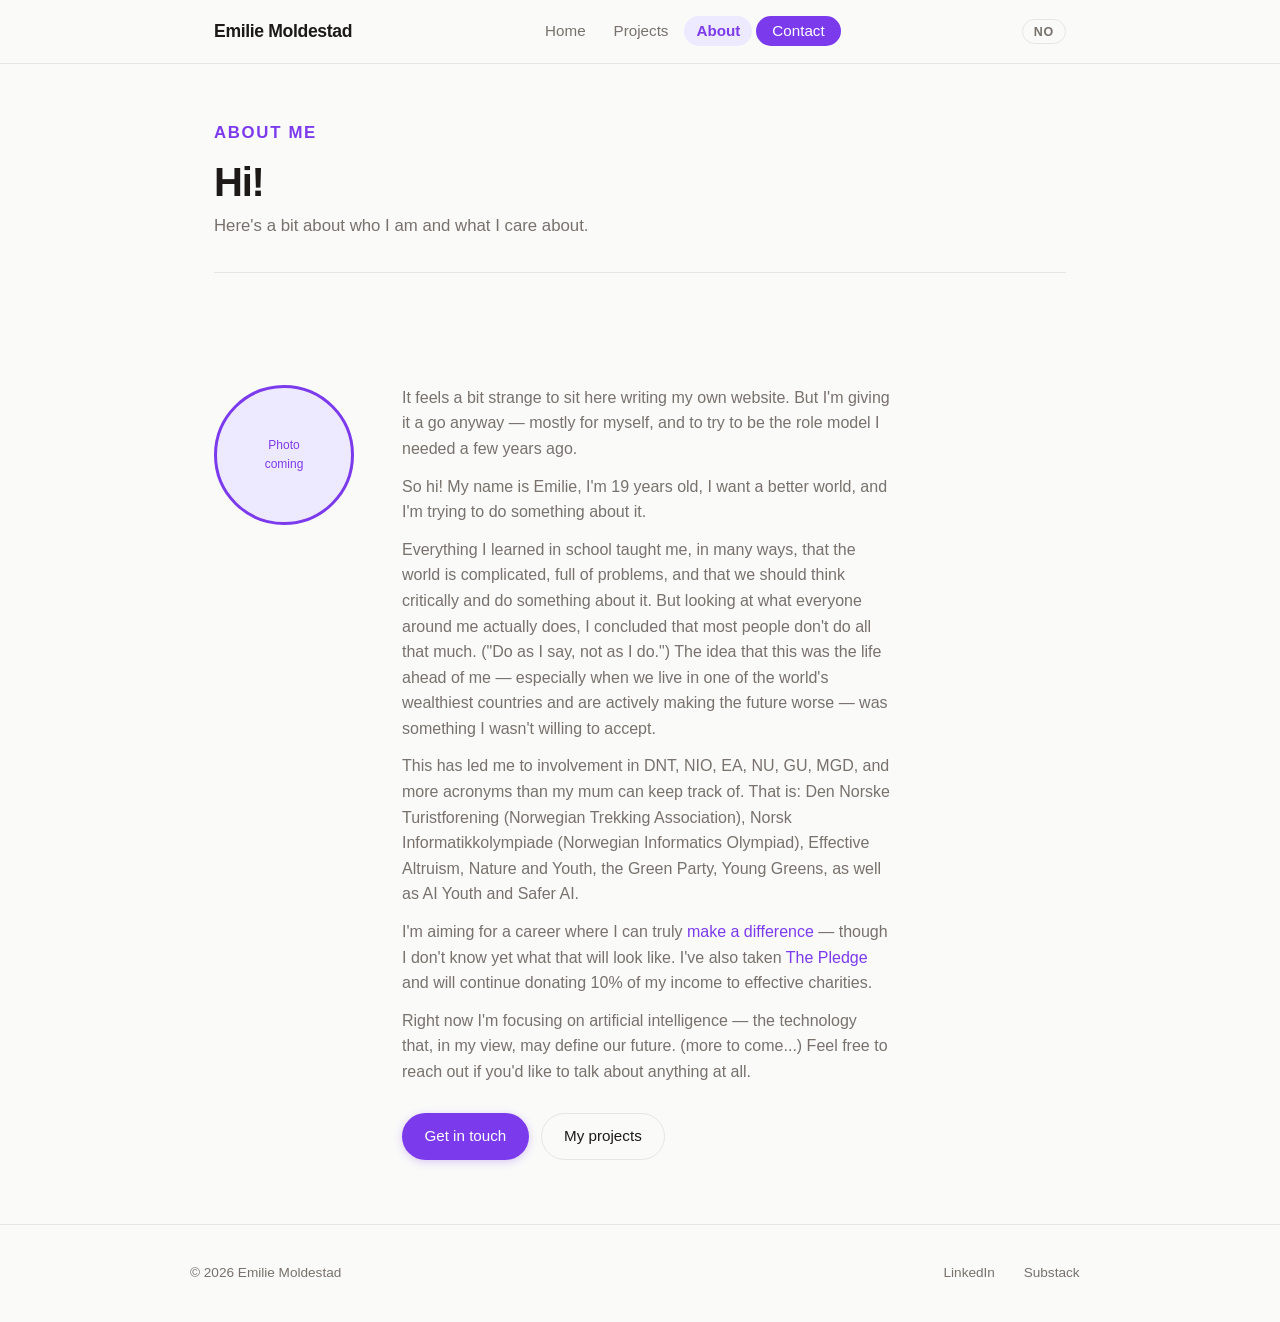
==== about-en.html @ 86febd38 "english translation" ====
<!DOCTYPE html>
<html lang="en">
<head>
  <meta charset="UTF-8" />
  <meta name="viewport" content="width=device-width, initial-scale=1.0" />
  <title>About – Emilie Moldestad</title>
  <link rel="stylesheet" href="style.css" />
</head>
<body>

  <header>
    <nav>
      <a href="index-en.html" class="nav-logo">Emilie Moldestad</a>
      <ul class="nav-links">
        <li><a href="index-en.html">Home</a></li>
        <li><a href="projects-en.html">Projects</a></li>
        <li><a href="about-en.html">About</a></li>
        <li class="nav-cta"><a href="index-en.html#contact">Contact</a></li>
      </ul>
      <div class="nav-controls">
        <button class="lang-toggle" onclick="switchLang('no')">NO</button>
        <button class="hamburger" aria-label="Menu">
          <span></span><span></span><span></span>
        </button>
      </div>
    </nav>
  </header>

  <main>

    <div class="page-hero">
      <p class="section-label">About me</p>
      <h1>Hi!</h1>
      <p>Here's a bit about who I am and what I care about.</p>
    </div>

    <section>
      <div class="about-layout">

        <div class="avatar-placeholder">
          Photo<br/>coming
        </div>

        <div class="about-text">
          <p>
            It feels a bit strange to sit here writing my own website. But I'm giving it a go anyway — mostly for myself,
            and to try to be the role model I needed a few years ago.
          </p>
          <p>
            So hi! My name is Emilie, I'm 19 years old, I want a better world, and I'm trying to do something about it.
          </p>
          <p>
            Everything I learned in school taught me, in many ways, that the world is complicated, full of problems, and
            that we should think critically and do something about it. But looking at what everyone around me actually does,
            I concluded that most people don't do all that much. ("Do as I say, not as I do.") The idea that this was the
            life ahead of me — especially when we live in one of the world's wealthiest countries and are actively making
            the future worse — was something I wasn't willing to accept.
          </p>
          <p>
            This has led me to involvement in DNT, NIO, EA, NU, GU, MGD, and more acronyms than my mum can keep track of.
            That is: Den Norske Turistforening (Norwegian Trekking Association), Norsk Informatikkolympiade (Norwegian
            Informatics Olympiad), Effective Altruism, Nature and Youth, the Green Party, Young Greens, as well as AI Youth
            and Safer AI.
          </p>
          <p>
            I'm aiming for a career where I can truly <a href="https://www.bt.no/btmeninger/debatt/i/Exw8pa/emilie-19-jeg-vil-bli-fornoeyd-ikke-ha-jobben-med-best-loenn" target="_blank">make a difference</a> — though I don't know yet what that will look like.
            I've also taken <a href="https://www.givingwhatwecan.org/pledge" target="_blank">The Pledge</a> and will continue donating 10% of my income to effective charities.
          </p>
          <p>
            Right now I'm focusing on artificial intelligence — the technology that, in my view, may define our future.
            (more to come...) Feel free to reach out if you'd like to talk about anything at all.
          </p>

          <div style="margin-top: 1.75rem; display: flex; gap: 0.75rem; flex-wrap: wrap;">
            <a href="index-en.html#contact" class="btn btn-primary">Get in touch</a>
            <a href="projects-en.html" class="btn btn-outline">My projects</a>
          </div>
        </div>

      </div>
    </section>

  </main>

  <footer>
    <div class="footer-inner">
      <span class="footer-copy">© 2026 Emilie Moldestad</span>
      <div class="footer-links">
        <a href="https://www.linkedin.com/in/emilie-moldestad-8a797438b" target="_blank" rel="noopener" class="footer-link">LinkedIn</a>
        <a href="https://substack.com/@emiliemoldestad" target="_blank" rel="noopener" class="footer-link">Substack</a>
      </div>
    </div>
  </footer>

  <script src="script.js"></script>
</body>
</html>
---- style.css ----
*, *::before, *::after {
  box-sizing: border-box;
  margin: 0;
  padding: 0;
}

:root {
  --color-primary: #7C3AED;
  --color-primary-light: #EDE9FE;
  --color-primary-hover: #6D28D9;
  --color-bg: #FAFAF9;
  --color-surface: #FFFFFF;
  --color-text: #1C1917;
  --color-text-muted: #78716C;
  --color-border: #E7E5E4;
  --font: -apple-system, BlinkMacSystemFont, 'Segoe UI', Roboto, Helvetica, Arial, sans-serif;
  --radius: 0.75rem;
  --radius-pill: 9999px;
  --shadow: 0 1px 3px rgba(0,0,0,0.07), 0 4px 12px rgba(0,0,0,0.05);
  --shadow-hover: 0 4px 16px rgba(124,58,237,0.12), 0 1px 4px rgba(0,0,0,0.08);
  --max-width: 900px;
  --nav-height: 64px;
}

html {
  scroll-behavior: smooth;
}

body {
  font-family: var(--font);
  background: var(--color-bg);
  color: var(--color-text);
  line-height: 1.6;
  min-height: 100vh;
  display: flex;
  flex-direction: column;
}

a {
  color: var(--color-primary);
  text-decoration: none;
}

a:hover {
  text-decoration: underline;
}

/* ── HEADER / NAV ─────────────────────────────── */

header {
  position: sticky;
  top: 0;
  z-index: 100;
  background: rgba(250, 250, 249, 0.92);
  backdrop-filter: blur(8px);
  border-bottom: 1px solid var(--color-border);
  height: var(--nav-height);
}

nav {
  max-width: var(--max-width);
  margin: 0 auto;
  padding: 0 1.5rem;
  height: 100%;
  display: flex;
  align-items: center;
  justify-content: space-between;
  gap: 2rem;
}

.nav-logo {
  font-weight: 700;
  font-size: 1.1rem;
  color: var(--color-text);
  letter-spacing: -0.02em;
  flex-shrink: 0;
}

.nav-logo:hover {
  text-decoration: none;
  color: var(--color-primary);
}

.nav-links {
  display: flex;
  align-items: center;
  gap: 0.25rem;
  list-style: none;
}

.nav-links a {
  color: var(--color-text-muted);
  font-size: 0.95rem;
  padding: 0.4rem 0.75rem;
  border-radius: var(--radius-pill);
  transition: color 0.15s, background 0.15s;
}

.nav-links a:hover {
  color: var(--color-text);
  background: var(--color-primary-light);
  text-decoration: none;
}

.nav-links a.active {
  color: var(--color-primary);
  font-weight: 600;
  background: var(--color-primary-light);
}

.nav-links .nav-cta a {
  background: var(--color-primary);
  color: #fff;
  padding: 0.4rem 1rem;
}

.nav-links .nav-cta a:hover {
  background: var(--color-primary-hover);
  color: #fff;
}

.hamburger {
  display: none;
  flex-direction: column;
  gap: 5px;
  cursor: pointer;
  padding: 0.4rem;
  border: none;
  background: none;
}

.hamburger span {
  display: block;
  width: 22px;
  height: 2px;
  background: var(--color-text);
  border-radius: 2px;
  transition: transform 0.2s, opacity 0.2s;
}

.hamburger.open span:nth-child(1) { transform: translateY(7px) rotate(45deg); }
.hamburger.open span:nth-child(2) { opacity: 0; }
.hamburger.open span:nth-child(3) { transform: translateY(-7px) rotate(-45deg); }

/* ── MAIN / LAYOUT ────────────────────────────── */

main {
  flex: 1;
  max-width: var(--max-width);
  width: 100%;
  margin: 0 auto;
  padding: 0 1.5rem;
}

section {
  padding: 4rem 0;
}

.section-label {
  font-size: 0.78rem;
  font-weight: 600;
  letter-spacing: 0.1em;
  text-transform: uppercase;
  color: var(--color-primary);
  margin-bottom: 0.75rem;
}
.purple-label{
  font-size: 0.58rem;
  font-weight: 500;
  letter-spacing: 0.1em;
  text-transform: uppercase;
  color: var(--color-primary);
  margin-bottom: 0.75rem;
}
h1 {
  font-size: clamp(2rem, 5vw, 3rem);
  font-weight: 700;
  letter-spacing: -0.03em;
  line-height: 1.15;
}

h2 {
  font-size: clamp(1.5rem, 3vw, 2rem);
  font-weight: 700;
  letter-spacing: -0.02em;
  line-height: 1.2;
}

h3 {
  font-size: 1.15rem;
  font-weight: 600;
  letter-spacing: -0.01em;
}

p {
  color: var(--color-text-muted);
  max-width: 60ch;
}

/* ── HERO ─────────────────────────────────────── */

.hero {
  padding: 5rem 0 4rem;
}

.hero-eyebrow {
  display: inline-flex;
  align-items: center;
  gap: 0.5rem;
  font-size: 0.9rem;
  color: var(--color-text-muted);
  margin-bottom: 1.25rem;
}

.hero-dot {
  width: 8px;
  height: 8px;
  background: var(--color-primary);
  border-radius: 50%;
}

.hero h1 {
  margin-bottom: 1rem;
}

.hero h1 span {
  color: var(--color-primary);
}

.hero p {
  font-size: 1.1rem;
  margin-bottom: 2rem;
}

.hero-actions {
  display: flex;
  gap: 0.75rem;
  flex-wrap: wrap;
}

/* ── BUTTONS ──────────────────────────────────── */

.btn {
  display: inline-flex;
  align-items: center;
  gap: 0.5rem;
  padding: 0.65rem 1.4rem;
  border-radius: var(--radius-pill);
  font-size: 0.95rem;
  font-weight: 500;
  cursor: pointer;
  transition: background 0.15s, transform 0.1s, box-shadow 0.15s;
  text-decoration: none;
}

.btn:hover { text-decoration: none; transform: translateY(-1px); }
.btn:active { transform: translateY(0); }

.btn-primary {
  background: var(--color-primary);
  color: #fff;
  box-shadow: 0 2px 8px rgba(124,58,237,0.25);
}

.btn-primary:hover {
  background: var(--color-primary-hover);
  color: #fff;
  box-shadow: 0 4px 14px rgba(124,58,237,0.35);
}

.btn-outline {
  background: transparent;
  color: var(--color-text);
  border: 1.5px solid var(--color-border);
}

.btn-outline:hover {
  border-color: var(--color-primary);
  color: var(--color-primary);
  background: var(--color-primary-light);
}

/* ── PROJECT CARDS ────────────────────────────── */

.projects-grid {
  display: grid;
  grid-template-columns: repeat(auto-fill, minmax(320px, 1fr));
  gap: 1.25rem;
  margin-top: 2rem;
}

.card {
  background: var(--color-surface);
  border: 1px solid var(--color-border);
  border-radius: var(--radius);
  padding: 1.75rem;
  transition: box-shadow 0.2s, transform 0.2s, border-color 0.2s;
  display: flex;
  flex-direction: column;
  gap: 0.75rem;
}

.card:hover {
  box-shadow: var(--shadow-hover);
  transform: translateY(-2px);
  border-color: var(--color-primary-light);
}

.card-icon {
  font-size: 1.75rem;
  line-height: 1;
}

.card-header {
  display: flex;
  align-items: flex-start;
  justify-content: space-between;
  gap: 0.5rem;
}

.badge {
  font-size: 0.72rem;
  font-weight: 600;
  letter-spacing: 0.04em;
  padding: 0.25rem 0.6rem;
  border-radius: var(--radius-pill);
  white-space: nowrap;
  flex-shrink: 0;
}

.badge-early {
  background: #FEF3C7;
  color: #92400E;
}

.badge-active {
  background: #D1FAE5;
  color: #065F46;
}

.card p {
  font-size: 0.95rem;
  flex: 1;
}

.card-link {
  font-size: 0.9rem;
  font-weight: 500;
  color: var(--color-primary);
  display: inline-flex;
  align-items: center;
  gap: 0.3rem;
  margin-top: 0.25rem;
}

.card-link:hover { text-decoration: underline; }

/* ── ABOUT ────────────────────────────────────── */

.about-layout {
  display: grid;
  grid-template-columns: auto 1fr;
  gap: 3rem;
  align-items: start;
}

.avatar-placeholder {
  width: 140px;
  height: 140px;
  border-radius: 50%;
  background: var(--color-primary-light);
  border: 3px solid var(--color-primary);
  display: flex;
  align-items: center;
  justify-content: center;
  font-size: 0.75rem;
  color: var(--color-primary);
  font-weight: 500;
  text-align: center;
  flex-shrink: 0;
}

.about-text h2 {
  margin-bottom: 1rem;
}

.about-text p {
  margin-bottom: 0.75rem;
  max-width: 55ch;
}

/* ── CONTACT ──────────────────────────────────── */

#contact {
  border-top: 1px solid var(--color-border);
}

.contact-inner {
  background: var(--color-surface);
  border: 1px solid var(--color-border);
  border-radius: var(--radius);
  padding: 2.5rem;
  display: flex;
  flex-direction: column;
  gap: 1.5rem;
  max-width: 500px;
}

.contact-inner h2 {
  margin-bottom: 0.25rem;
}

.contact-inner p {
  margin-top: -0.5rem;
}

.contact-email {
  display: flex;
  align-items: center;
  gap: 0.5rem;
  font-size: 1rem;
  font-weight: 500;
  color: var(--color-text);
}

.contact-email a {
  color: var(--color-primary);
}

.contact-actions {
  display: flex;
  gap: 0.75rem;
  flex-wrap: wrap;
}

/* ── DIVIDER ──────────────────────────────────── */

.divider {
  border: none;
  border-top: 1px solid var(--color-border);
  margin: 0;
}

/* ── FOOTER ───────────────────────────────────── */

footer {
  border-top: 1px solid var(--color-border);
  padding: 2rem 1.5rem;
  margin-top: auto;
}

.footer-inner {
  max-width: var(--max-width);
  margin: 0 auto;
  display: flex;
  align-items: center;
  justify-content: space-between;
  gap: 1rem;
  flex-wrap: wrap;
}

.footer-copy {
  font-size: 0.85rem;
  color: var(--color-text-muted);
}

.footer-links {
  display: flex;
  align-items: center;
  gap: 0.5rem;
}

.footer-link {
  display: inline-flex;
  align-items: center;
  gap: 0.35rem;
  font-size: 0.85rem;
  color: var(--color-text-muted);
  padding: 0.35rem 0.65rem;
  border-radius: var(--radius-pill);
  transition: color 0.15s, background 0.15s;
}

.footer-link:hover {
  color: var(--color-primary);
  background: var(--color-primary-light);
  text-decoration: none;
}

/* ── PAGE HERO (inner pages) ──────────────────── */

.page-hero {
  padding: 3rem 0 2rem;
  border-bottom: 1px solid var(--color-border);
  margin-bottom: 3rem;
}

.page-hero h1 {
  font-size: clamp(1.75rem, 4vw, 2.5rem);
}

.page-hero p {
  margin-top: 0.5rem;
  font-size: 1.05rem;
}

/* ── LANG TOGGLE ──────────────────────────────── */

.nav-controls {
  display: flex;
  align-items: center;
  gap: 0.5rem;
}

.lang-toggle {
  font-size: 0.78rem;
  font-weight: 600;
  letter-spacing: 0.05em;
  padding: 0.3rem 0.7rem;
  border-radius: var(--radius-pill);
  border: 1.5px solid var(--color-border);
  background: transparent;
  color: var(--color-text-muted);
  cursor: pointer;
  transition: color 0.15s, border-color 0.15s, background 0.15s;
}

.lang-toggle:hover {
  color: var(--color-primary);
  border-color: var(--color-primary);
  background: var(--color-primary-light);
}

/* ── RESPONSIVE ───────────────────────────────── */

@media (max-width: 640px) {
  .hamburger { display: flex; }

  .nav-links {
    display: none;
    position: fixed;
    top: var(--nav-height);
    left: 0;
    right: 0;
    background: var(--color-bg);
    border-bottom: 1px solid var(--color-border);
    flex-direction: column;
    align-items: stretch;
    padding: 0.75rem 1.5rem 1.25rem;
    gap: 0.25rem;
    box-shadow: 0 8px 24px rgba(0,0,0,0.08);
  }

  .nav-links.open { display: flex; }

  .nav-links a {
    border-radius: var(--radius);
    padding: 0.6rem 0.75rem;
  }

  .nav-links .nav-cta { margin-top: 0.5rem; }
  .nav-links .nav-cta a { justify-content: center; }

  .about-layout {
    grid-template-columns: 1fr;
  }

  .avatar-placeholder {
    width: 100px;
    height: 100px;
  }

  .contact-inner {
    padding: 1.75rem;
  }

  section { padding: 2.5rem 0; }
  .hero { padding: 3rem 0 2.5rem; }
}
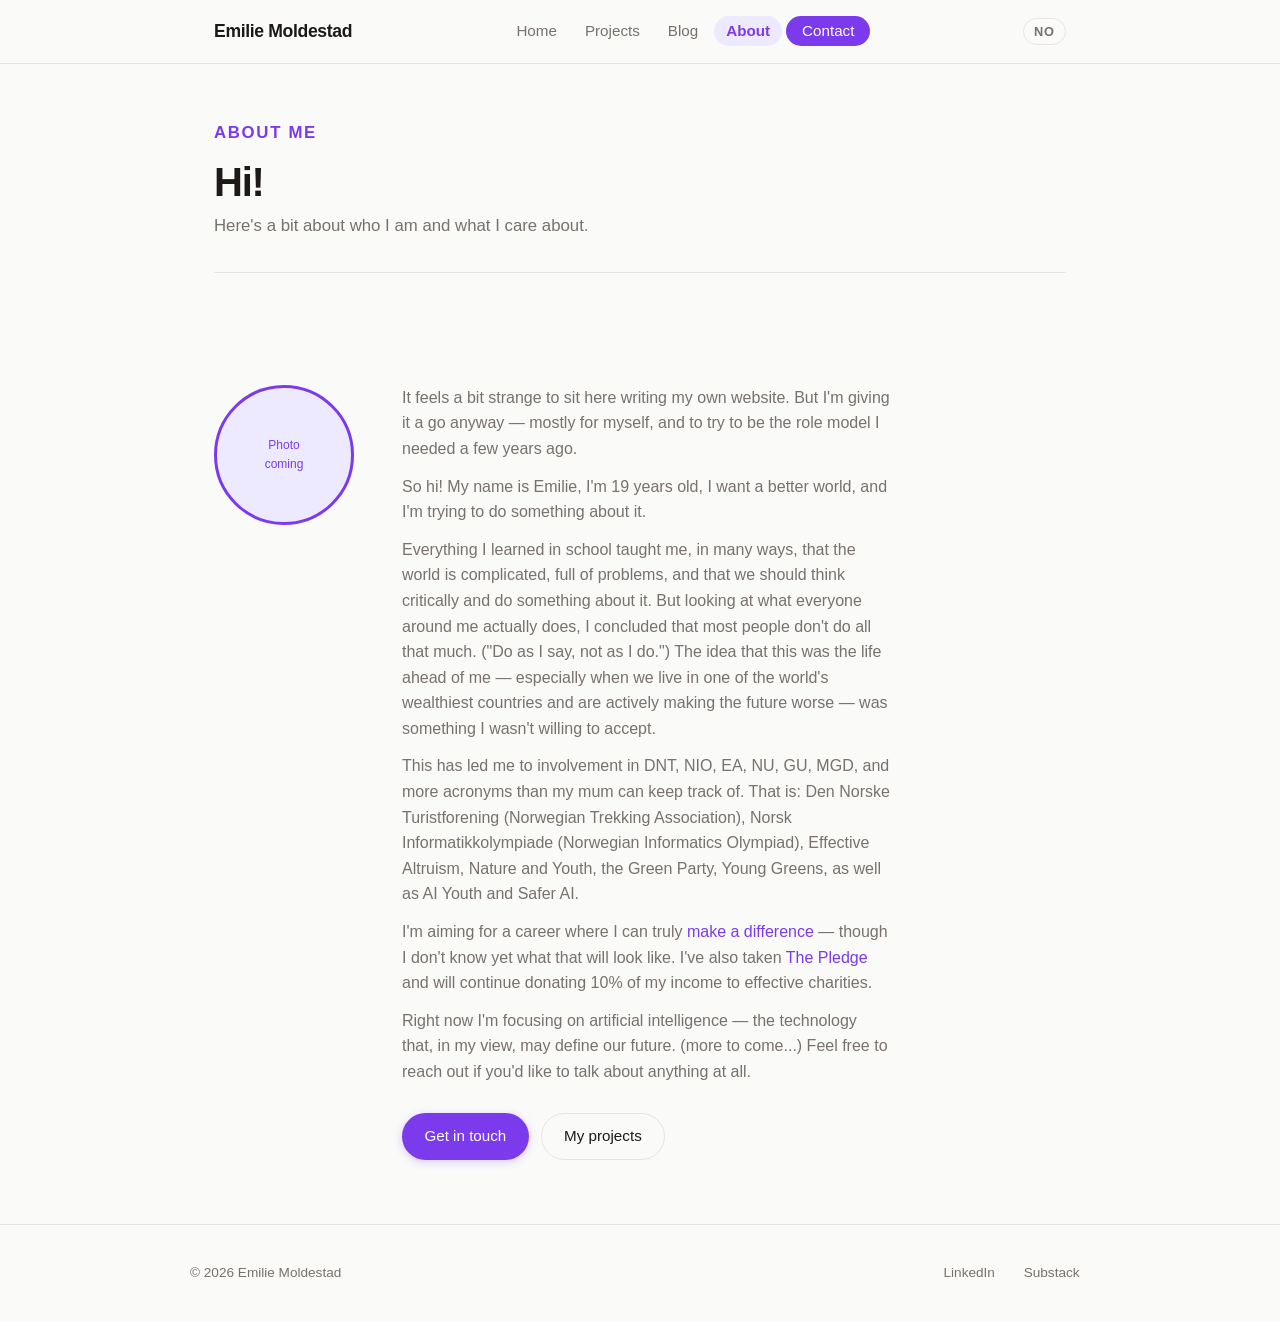
==== commit 9ab63de9: "Legg til Blogg-lenke i engelsk navigasjon Co-Authored-By: Claude Sonnet 5 <noreply@anthropic.com>" ====
--- a/about-en.html
+++ b/about-en.html
@@ -14,6 +14,7 @@
       <ul class="nav-links">
         <li><a href="index-en.html">Home</a></li>
         <li><a href="projects-en.html">Projects</a></li>
+        <li><a href="blog.html">Blog</a></li>
         <li><a href="about-en.html">About</a></li>
         <li class="nav-cta"><a href="index-en.html#contact">Contact</a></li>
       </ul>
--- a/style.css
+++ b/style.css
@@ -576,4 +576,229 @@
 
   section { padding: 2.5rem 0; }
   .hero { padding: 3rem 0 2.5rem; }
-}
+
+  .blog-card { flex-direction: column; gap: 0.75rem; }
+  .blog-card-meta { flex-direction: row; align-items: center; }
+
+  .post-body { font-size: 1rem; }
+}
+
+/* ── TAGS ─────────────────────────────────────── */
+
+.post-tags {
+  display: flex;
+  flex-wrap: wrap;
+  gap: 0.4rem;
+}
+
+.post-tag {
+  background: var(--color-primary-light);
+  color: var(--color-primary);
+  font-size: 0.72rem;
+  font-weight: 600;
+  padding: 0.2rem 0.6rem;
+  border-radius: var(--radius-pill);
+  letter-spacing: 0.03em;
+  text-transform: lowercase;
+}
+
+/* ── BLOG LIST ────────────────────────────────── */
+
+.blog-grid {
+  display: flex;
+  flex-direction: column;
+  gap: 1rem;
+  margin-top: 2rem;
+}
+
+.blog-card {
+  background: var(--color-surface);
+  border: 1px solid var(--color-border);
+  border-radius: var(--radius);
+  padding: 1.5rem 1.75rem;
+  display: flex;
+  align-items: flex-start;
+  gap: 1.5rem;
+  transition: box-shadow 0.2s, transform 0.2s, border-color 0.2s;
+  text-decoration: none;
+  color: inherit;
+}
+
+.blog-card:hover {
+  box-shadow: var(--shadow-hover);
+  transform: translateY(-2px);
+  border-color: var(--color-primary-light);
+  text-decoration: none;
+}
+
+.blog-card-body {
+  flex: 1;
+  display: flex;
+  flex-direction: column;
+  gap: 0.5rem;
+}
+
+.blog-card-meta {
+  display: flex;
+  align-items: center;
+  gap: 0.75rem;
+  flex-wrap: wrap;
+}
+
+.blog-date {
+  font-size: 0.8rem;
+  color: var(--color-text-muted);
+}
+
+.blog-card h3 {
+  font-size: 1.1rem;
+  font-weight: 600;
+  color: var(--color-text);
+  letter-spacing: -0.01em;
+  line-height: 1.3;
+}
+
+.blog-card p {
+  font-size: 0.93rem;
+  color: var(--color-text-muted);
+  max-width: 70ch;
+  line-height: 1.55;
+}
+
+.blog-card-arrow {
+  font-size: 1.1rem;
+  color: var(--color-text-muted);
+  flex-shrink: 0;
+  align-self: center;
+  transition: transform 0.15s, color 0.15s;
+}
+
+.blog-card:hover .blog-card-arrow {
+  transform: translateX(3px);
+  color: var(--color-primary);
+}
+
+/* ── POST PAGE ────────────────────────────────── */
+
+.post-hero {
+  padding: 3rem 0 2rem;
+  border-bottom: 1px solid var(--color-border);
+  margin-bottom: 3rem;
+}
+
+.post-back {
+  display: inline-flex;
+  align-items: center;
+  gap: 0.35rem;
+  font-size: 0.88rem;
+  color: var(--color-text-muted);
+  margin-bottom: 1.5rem;
+  transition: color 0.15s;
+}
+
+.post-back:hover {
+  color: var(--color-primary);
+  text-decoration: none;
+}
+
+.post-hero-meta {
+  display: flex;
+  align-items: center;
+  gap: 0.75rem;
+  flex-wrap: wrap;
+  margin-bottom: 1rem;
+}
+
+.post-hero h1 {
+  font-size: clamp(1.6rem, 4vw, 2.4rem);
+  margin-bottom: 0.75rem;
+}
+
+.post-hero .post-ingress {
+  font-size: 1.1rem;
+  color: var(--color-text-muted);
+  max-width: 60ch;
+  line-height: 1.6;
+}
+
+.post-body {
+  max-width: 65ch;
+  font-size: 1.05rem;
+  line-height: 1.75;
+  padding-bottom: 4rem;
+}
+
+.post-body p {
+  color: var(--color-text);
+  max-width: 65ch;
+  margin-bottom: 1.25rem;
+}
+
+.post-body h2 {
+  font-size: 1.35rem;
+  margin-top: 2.5rem;
+  margin-bottom: 0.75rem;
+  color: var(--color-text);
+}
+
+.post-body h3 {
+  font-size: 1.1rem;
+  margin-top: 2rem;
+  margin-bottom: 0.5rem;
+  color: var(--color-text);
+}
+
+.post-body blockquote {
+  border-left: 3px solid var(--color-primary);
+  padding: 0.5rem 0 0.5rem 1.25rem;
+  margin: 1.5rem 0;
+  font-style: italic;
+}
+
+.post-body blockquote p {
+  color: var(--color-text-muted);
+  margin-bottom: 0;
+}
+
+.post-body a {
+  color: var(--color-primary);
+  text-decoration: underline;
+  text-underline-offset: 2px;
+}
+
+.post-external-note {
+  display: inline-flex;
+  align-items: center;
+  gap: 0.5rem;
+  font-size: 0.88rem;
+  color: var(--color-text-muted);
+  background: var(--color-primary-light);
+  border-radius: var(--radius);
+  padding: 0.6rem 1rem;
+  margin-top: 2rem;
+}
+
+/* ── NAV CONTROLS ─────────────────────────────── */
+
+.nav-controls {
+  display: flex;
+  align-items: center;
+  gap: 0.5rem;
+}
+
+.lang-toggle {
+  font-size: 0.8rem;
+  font-weight: 600;
+  color: var(--color-text-muted);
+  background: none;
+  border: 1.5px solid var(--color-border);
+  border-radius: var(--radius-pill);
+  padding: 0.3rem 0.65rem;
+  cursor: pointer;
+  transition: color 0.15s, border-color 0.15s;
+}
+
+.lang-toggle:hover {
+  color: var(--color-primary);
+  border-color: var(--color-primary);
+}
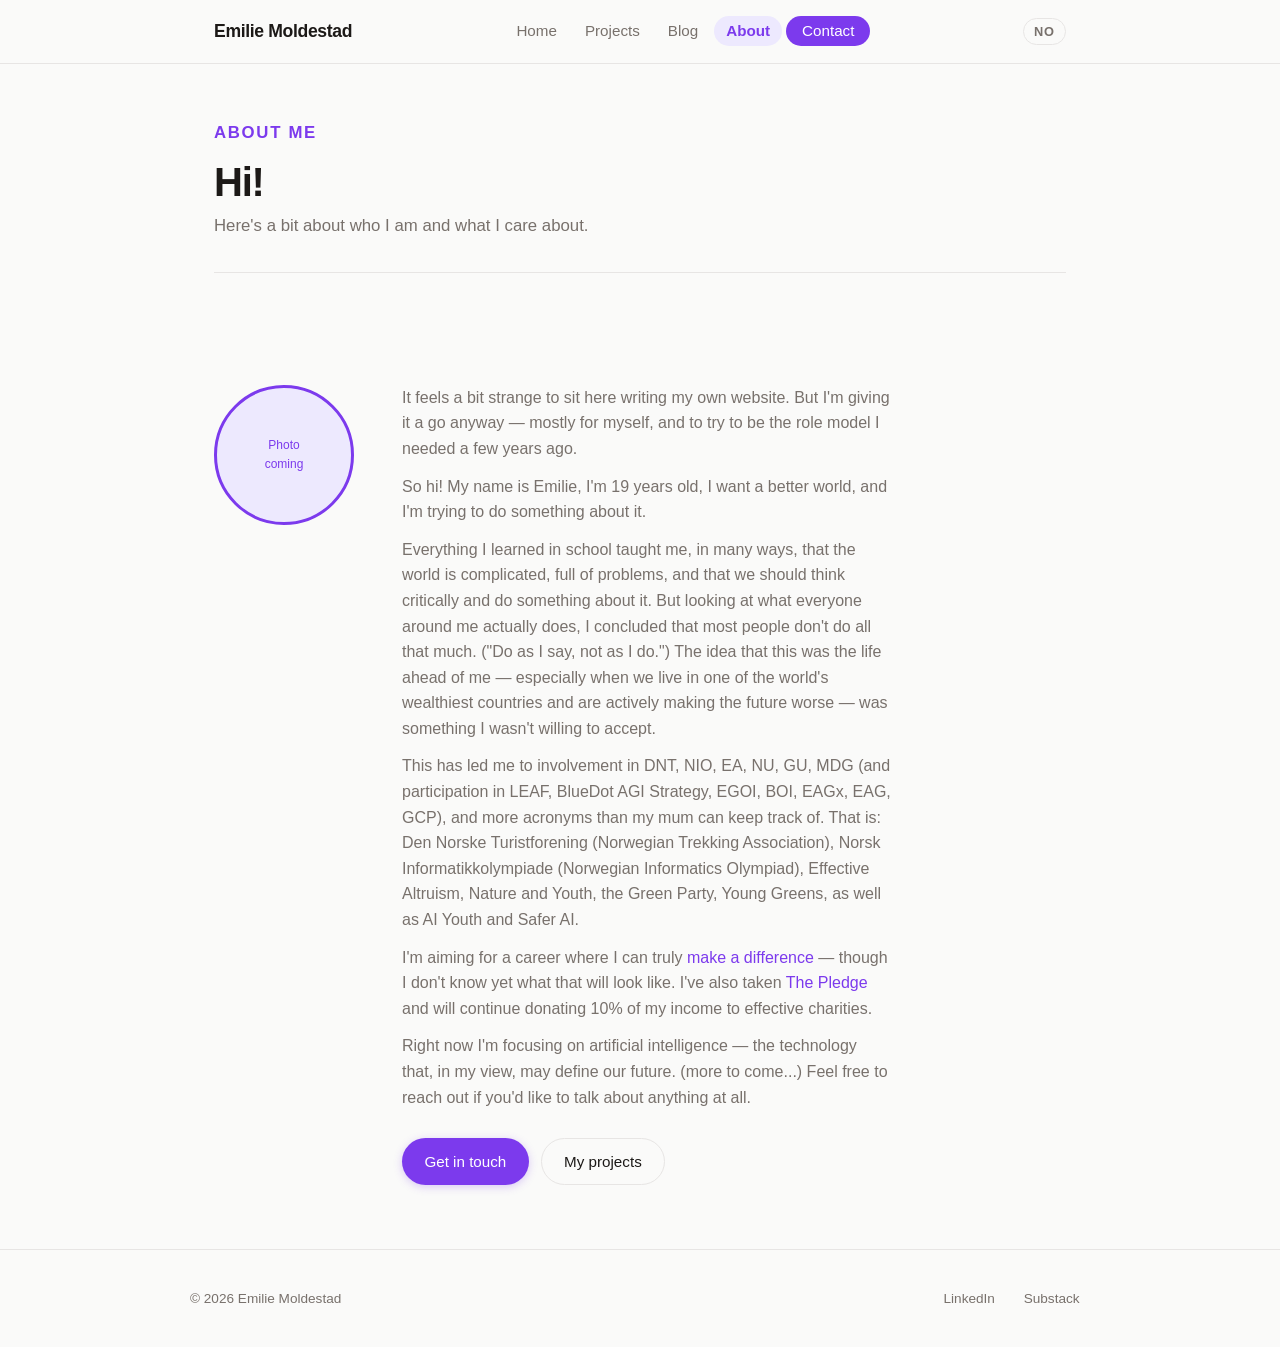
==== commit dadb8548: "Legg til GCP i engasjementslisten, oppdater engelsk about-side tilsvarende Co-Authored-By: Claude So" ====
--- a/about-en.html
+++ b/about-en.html
@@ -58,7 +58,7 @@
             the future worse — was something I wasn't willing to accept.
           </p>
           <p>
-            This has led me to involvement in DNT, NIO, EA, NU, GU, MGD, and more acronyms than my mum can keep track of.
+            This has led me to involvement in DNT, NIO, EA, NU, GU, MDG (and participation in LEAF, BlueDot AGI Strategy, EGOI, BOI, EAGx, EAG, GCP), and more acronyms than my mum can keep track of.
             That is: Den Norske Turistforening (Norwegian Trekking Association), Norsk Informatikkolympiade (Norwegian
             Informatics Olympiad), Effective Altruism, Nature and Youth, the Green Party, Young Greens, as well as AI Youth
             and Safer AI.
